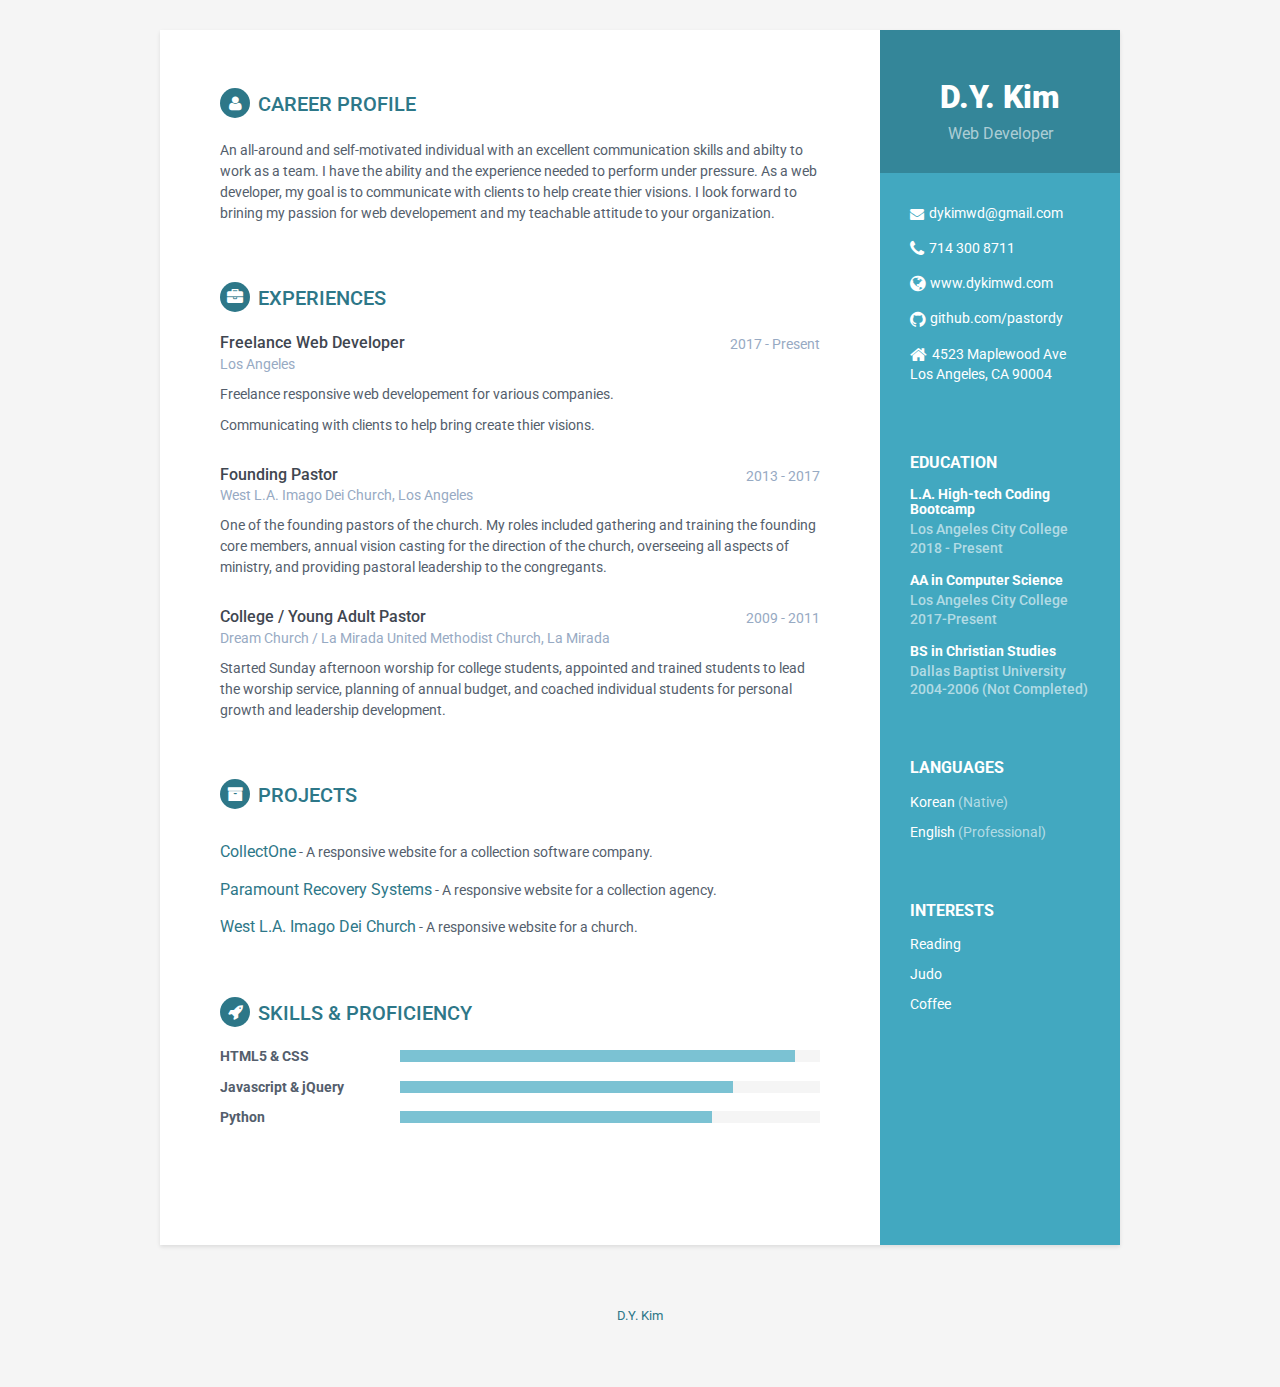
==== bootcamp/index.html @ 5fe8f4c7 "added resume and changed fonts" ====
<!DOCTYPE html>
<!--[if IE 8]> <html lang="en" class="ie8"> <![endif]-->
<!--[if IE 9]> <html lang="en" class="ie9"> <![endif]-->
<!--[if !IE]><!--> <html lang="en"> <!--<![endif]-->
<head>
    <title>D.Y. Kim</title>
    <!-- Meta -->
    <meta charset="utf-8">
    <meta http-equiv="X-UA-Compatible" content="IE=edge">
    <meta name="viewport" content="width=device-width, initial-scale=1.0">
    <meta name="description" content="Resume for D.Y. Kim">
    <meta name="author" content="D.Y. Kim">
    <link href='https://fonts.googleapis.com/css?family=Roboto:400,500,400italic,300italic,300,500italic,700,700italic,900,900italic' rel='stylesheet' type='text/css'>
    <!-- Global CSS -->
    <link rel="stylesheet" href="assets/plugins/bootstrap/css/bootstrap.min.css">
    <!-- Plugins CSS -->
    <link rel="stylesheet" href="assets/plugins/font-awesome/css/font-awesome.css">

    <!-- Theme CSS -->
    <link id="theme-style" rel="stylesheet" href="assets/css/styles.css">
    <!-- HTML5 shim and Respond.js for IE8 support of HTML5 elements and media queries -->
    <!--[if lt IE 9]>
      <script src="https://oss.maxcdn.com/html5shiv/3.7.2/html5shiv.min.js"></script>
      <script src="https://oss.maxcdn.com/respond/1.4.2/respond.min.js"></script>
    <![endif]-->
</head>

<body>
    <div class="wrapper">
        <div class="sidebar-wrapper">
            <div class="profile-container">
                <img class="profile" src="#" alt="" />
                <h1 class="name">D.Y. Kim</h1>
                <h3 class="tagline">Web Developer</h3>
            </div><!--//profile-container-->

            <div class="contact-container container-block">
                <ul class="list-unstyled contact-list">
                    <li class="email"><i class="fa fa-envelope"></i><a href="mailto: dykimwd@gmail.com">dykimwd@gmail.com</a></li>
                    <li class="phone"><i class="fa fa-phone"></i><a href="tel:714 300 8711">714 300 8711</a></li>
                    <li class="website"><i class="fa fa-globe"></i><a href="http://dykimwd.com" target="_blank">www.dykimwd.com</a></li>
                    <!-- <li class="linkedin"><i class="fa fa-linkedin"></i><a href="https://www.linkedin.com/in/d-y-kim-772b02b3/" target="_blank">linkedin.com/in/d-y-kim-772b02b3/</a></li> -->
                    <li class="github"><i class="fa fa-github"></i><a href="https://github.com/pastordy" target="_blank">github.com/pastordy</a></li>
                    <li class="twitter"><i class="fa fa-home"></i><a href="https://goo.gl/maps/3Q2A5fP2KVK2" target="_blank">4523 Maplewood Ave Los Angeles, CA 90004</a></li>
                </ul>
            </div><!--//contact-container-->
            <div class="education-container container-block">
                <h2 class="container-block-title">Education</h2>
                <div class="item">
                    <h4 class="degree">L.A. High-tech Coding Bootcamp</h4>
                    <h5 class="meta">Los Angeles City College</h5>
                    <div class="time">2018 - Present</div>
                </div><!--//item-->
                <div class="item">
                    <h4 class="degree">AA in Computer Science</h4>
                    <h5 class="meta">Los Angeles City College</h5>
                    <div class="time">2017-Present</div>
                </div><!--//item-->
                <div class="item">
                    <h4 class="degree">BS in Christian Studies</h4>
                    <h5 class="meta">Dallas Baptist University</h5>
                    <div class="time">2004-2006 (Not Completed)</div>
                </div><!--//item-->
            </div><!--//education-container-->

            <div class="languages-container container-block">
                <h2 class="container-block-title">Languages</h2>
                <ul class="list-unstyled interests-list">
                    <li>Korean <span class="lang-desc">(Native)</span></li>
                    <li>English <span class="lang-desc">(Professional)</span></li>
                </ul>
            </div><!--//interests-->

            <div class="interests-container container-block">
                <h2 class="container-block-title">Interests</h2>
                <ul class="list-unstyled interests-list">
                    <li>Reading</li>
                    <li>Judo</li>
                    <li>Coffee</li>
                </ul>
            </div><!--//interests-->

        </div><!--//sidebar-wrapper-->

        <div class="main-wrapper">

            <section class="section summary-section">
                <h2 class="section-title"><i class="fa fa-user"></i>Career Profile</h2>
                <div class="summary">
                    <p>An all-around and self-motivated individual with an excellent communication skills and abilty to work as a team.
                          I have the ability and the experience needed to perform under pressure. As a web developer, my goal is to
                          communicate with clients to help create thier visions. I look forward to brining my passion for web developement
                          and my teachable attitude to your organization.
                    </p>
                </div><!--//summary-->
            </section><!--//section-->

            <section class="section experiences-section">
                <h2 class="section-title"><i class="fa fa-briefcase"></i>Experiences</h2>

                <div class="item">
                    <div class="meta">
                        <div class="upper-row">
                            <h3 class="job-title">Freelance Web Developer</h3>
                            <div class="time">2017 - Present</div>
                        </div><!--//upper-row-->
                        <div class="company">Los Angeles</div>
                    </div><!--//meta-->
                    <div class="details">
                        <p>Freelance responsive web developement for various companies.</p>
                        <p>Communicating with clients to help bring create thier visions.</p>
                    </div><!--//details-->
                </div><!--//item-->

                <div class="item">
                    <div class="meta">
                        <div class="upper-row">
                            <h3 class="job-title">Founding Pastor</h3>
                            <div class="time">2013 - 2017</div>
                        </div><!--//upper-row-->
                        <div class="company">West L.A. Imago Dei Church, Los Angeles</div>
                    </div><!--//meta-->
                    <div class="details">
                        <p>One of the founding pastors of the church. My roles included gathering and training the founding core members,
                              annual vision casting for the direction of the church, overseeing all aspects of ministry, and providing pastoral leadership to the congregants.
                              </p>

                    </div><!--//details-->
                </div><!--//item-->

                <div class="item">
                    <div class="meta">
                        <div class="upper-row">
                            <h3 class="job-title">College / Young Adult Pastor</h3>
                            <div class="time">2009 - 2011</div>
                        </div><!--//upper-row-->
                        <div class="company">Dream Church / La Mirada United Methodist Church, La Mirada</div>
                    </div><!--//meta-->
                    <div class="details">
                        <p>Started Sunday afternoon worship for college students, appointed and trained students to lead the worship service, planning of annual budget, and
                        coached individual students for personal growth and leadership development. </p>
                    </div><!--//details-->
                </div><!--//item-->

            </section><!--//section-->

            <section class="section projects-section">
                <h2 class="section-title"><i class="fa fa-archive"></i>Projects</h2>
                <div class="intro">
                    <p></p>
                </div><!--//intro-->
                <div class="item">
                    <span class="project-title"><a href="http://collectone.com/" target="_blank">CollectOne</a></span> - <span class="project-tagline">A responsive website for a collection software company.</span>

                </div><!--//item-->
                <div class="item">
                    <span class="project-title"><a href="https://www.paramountrecovery.com/" target="_blank">Paramount Recovery Systems</a></span> -
                    <span class="project-tagline">A responsive website for a collection agency. </span>
                </div><!--//item-->
                <div class="item">
                    <span class="project-title"><a href="http://www.wlaidc.com" target="_blank">West L.A. Imago Dei Church</a></span> - <span class="project-tagline">A responsive website for a church.</span>
                </div><!--//item-->

            </section><!--//section-->

            <section class="skills-section section">
                <h2 class="section-title"><i class="fa fa-rocket"></i>Skills &amp; Proficiency</h2>
                <div class="skillset">
                    <div class="item">
                        <h3 class="level-title">HTML5 &amp; CSS</h3>
                        <div class="level-bar">
                            <div class="level-bar-inner" data-level="95%">
                            </div>
                        </div><!--//level-bar-->
                    </div><!--//item-->

                    <div class="item">
                        <h3 class="level-title">Javascript &amp; jQuery</h3>
                        <div class="level-bar">
                            <div class="level-bar-inner" data-level="80%">
                            </div>
                        </div><!--//level-bar-->
                    </div><!--//item-->

                    <div class="item">
                        <h3 class="level-title">Python</h3>
                        <div class="level-bar">
                            <div class="level-bar-inner" data-level="75%">
                            </div>
                        </div><!--//level-bar-->
                    </div><!--//item-->







                </div>
            </section><!--//skills-section-->

        </div><!--//main-body-->
    </div>

    <footer class="footer">
        <div class="text-center">
                <small class="copyright"><a href="http://dykimwd.com" target="_blank">D.Y. Kim</a> </small>
        </div><!--//container-->
    </footer><!--//footer-->

    <!-- Javascript -->
    <script type="text/javascript" src="assets/plugins/jquery-1.11.3.min.js"></script>
    <script type="text/javascript" src="assets/plugins/bootstrap/js/bootstrap.min.js"></script>
    <!-- custom js -->
    <script type="text/javascript" src="assets/js/main.js"></script>
</body>
</html>
---- bootcamp/assets/css/styles.css ----
/* styles.css */
/* ======= Base ======= */
body {
  font-family: 'Roboto', sans-serif;
  color: #545E6C;
  background: #f5f5f5;
  font-size: 14px;
  padding: 30px;
  -webkit-font-smoothing: antialiased;
  -moz-osx-font-smoothing: grayscale;
}
h1,
h2,
h3,
h4,
h5,
h6 {
  font-weight: 700;
}
a {
  color: #2d7788;
  -webkit-transition: all 0.4s ease-in-out;
  -moz-transition: all 0.4s ease-in-out;
  -ms-transition: all 0.4s ease-in-out;
  -o-transition: all 0.4s ease-in-out;
}
a:hover {
  text-decoration: underline;
  color: #1a454f;
}
a:focus {
  text-decoration: none;
}
p {
  line-height: 1.5;
}
.wrapper {
  background: #42A8C0;
  max-width: 960px;
  margin: 0 auto;
  position: relative;
  -webkit-box-shadow: 0px 2px 4px rgba(0, 0, 0, 0.1);
  -moz-box-shadow: 0px 2px 4px rgba(0, 0, 0, 0.1);
  box-shadow: 0px 2px 4px rgba(0, 0, 0, 0.1);
}
.sidebar-wrapper {
  background: #42A8C0;
  position: absolute;
  right: 0;
  width: 240px;
  height: 100%;
  min-height: 800px;
  color: #fff;
}
.sidebar-wrapper a {
  color: #fff;
}
.sidebar-wrapper .profile-container {
  padding: 30px;
  background: rgba(0, 0, 0, 0.2);
  text-align: center;
  color: #fff;
}
.sidebar-wrapper .name {
  font-size: 32px;
  font-weight: 900;
  margin-top: 0;
  margin-bottom: 10px;
}
.sidebar-wrapper .tagline {
  color: rgba(255, 255, 255, 0.6);
  font-size: 16px;
  font-weight: 400;
  margin-top: 0;
  margin-bottom: 0;
}
.sidebar-wrapper .profile {
  margin-bottom: 15px;
}
.sidebar-wrapper .contact-list .fa {
  margin-right: 5px;
  font-size: 18px;
  vertical-align: middle;
}
.sidebar-wrapper .contact-list li {
  margin-bottom: 15px;
}
.sidebar-wrapper .contact-list li:last-child {
  margin-bottom: 0;
}
.sidebar-wrapper .contact-list .email .fa {
  font-size: 14px;
}
.sidebar-wrapper .container-block {
  padding: 30px;
}
.sidebar-wrapper .container-block-title {
  text-transform: uppercase;
  font-size: 16px;
  font-weight: 700;
  margin-top: 0;
  margin-bottom: 15px;
}
.sidebar-wrapper .degree {
  font-size: 14px;
  margin-top: 0;
  margin-bottom: 5px;
}
.sidebar-wrapper .education-container .item {
  margin-bottom: 15px;
}
.sidebar-wrapper .education-container .item:last-child {
  margin-bottom: 0;
}
.sidebar-wrapper .education-container .meta {
  color: rgba(255, 255, 255, 0.6);
  font-weight: 500;
  margin-bottom: 0px;
  margin-top: 0;
}
.sidebar-wrapper .education-container .time {
  color: rgba(255, 255, 255, 0.6);
  font-weight: 500;
  margin-bottom: 0px;
}
.sidebar-wrapper .languages-container .lang-desc {
  color: rgba(255, 255, 255, 0.6);
}
.sidebar-wrapper .languages-list {
  margin-bottom: 0;
}
.sidebar-wrapper .languages-list li {
  margin-bottom: 10px;
}
.sidebar-wrapper .languages-list li:last-child {
  margin-bottom: 0;
}
.sidebar-wrapper .interests-list {
  margin-bottom: 0;
}
.sidebar-wrapper .interests-list li {
  margin-bottom: 10px;
}
.sidebar-wrapper .interests-list li:last-child {
  margin-bottom: 0;
}
.main-wrapper {
  background: #fff;
  padding: 60px;
  padding-right: 300px;
}
.main-wrapper .section-title {
  text-transform: uppercase;
  font-size: 20px;
  font-weight: 500;
  color: #2d7788;
  position: relative;
  margin-top: 0;
  margin-bottom: 20px;
}
.main-wrapper .section-title .fa {
  width: 30px;
  height: 30px;
  margin-right: 8px;
  display: inline-block;
  color: #fff;
  -webkit-border-radius: 50%;
  -moz-border-radius: 50%;
  -ms-border-radius: 50%;
  -o-border-radius: 50%;
  border-radius: 50%;
  -moz-background-clip: padding;
  -webkit-background-clip: padding-box;
  background-clip: padding-box;
  background: #2d7788;
  text-align: center;
  padding-top: 8px;
  font-size: 16px;
  position: relative;
  top: -2px;
}
.main-wrapper .section {
  margin-bottom: 60px;
}
.main-wrapper .experiences-section .item {
  margin-bottom: 30px;
}
.main-wrapper .upper-row {
  position: relative;
  overflow: hidden;
  margin-bottom: 2px;
}
.main-wrapper .job-title {
  color: #3F4650;
  font-size: 16px;
  margin-top: 0;
  margin-bottom: 0;
  font-weight: 500;
}
.main-wrapper .time {
  position: absolute;
  right: 0;
  top: 0;
  color: #97AAC3;
}
.main-wrapper .company {
  margin-bottom: 10px;
  color: #97AAC3;
}
.main-wrapper .project-title {
  font-size: 16px;
  font-weight: 400;
  margin-top: 0;
  margin-bottom: 5px;
}
.main-wrapper .projects-section .intro {
  margin-bottom: 30px;
}
.main-wrapper .projects-section .item {
  margin-bottom: 15px;
}
.skillset .item {
  margin-bottom: 15px;
  overflow: hidden;
}
.skillset .level-title {
  font-size: 14px;
  margin-top: 0;
  margin-bottom: 12px;
}
.skillset .level-bar {
  height: 12px;
  background: #f5f5f5;
}
.skillset .level-bar-inner {
  height: 12px;
  background: #7bc2d3;
}
.footer {
  padding: 30px;
  padding-top: 60px;
}
.footer .copyright {
  line-height: 1.6;
  color: #545E6C;
  font-size: 13px;
}
.footer .fa-heart {
  color: #fb866a;
}
/* Extra small devices (phones, less than 768px) */
@media (max-width: 767px) {
  .sidebar-wrapper {
    position: static;
    width: inherit;
  }
  .main-wrapper {
    padding: 30px;
  }
  .main-wrapper .time {
    position: static;
    display: block;
    margin-top: 5px;
  }
  .main-wrapper .upper-row {
    margin-bottom: 0;
  }
}
/* Small devices (tablets, 768px and up) */
/* Medium devices (desktops, 992px and up) */
@media (min-width: 992px) {
  .skillset .level-title {
    display: inline-block;
    float: left;
    width: 30%;
    margin-bottom: 0;
  }
  .skillset .level-bar {
    display: inline-block;
    width: 70%;
    float: left;
    position: relative;
    top: 1px;
  }
}
/* Large devices (large desktops, 1200px and up) */
/* Ex-Large devices (large desktops, 1200px and up) */
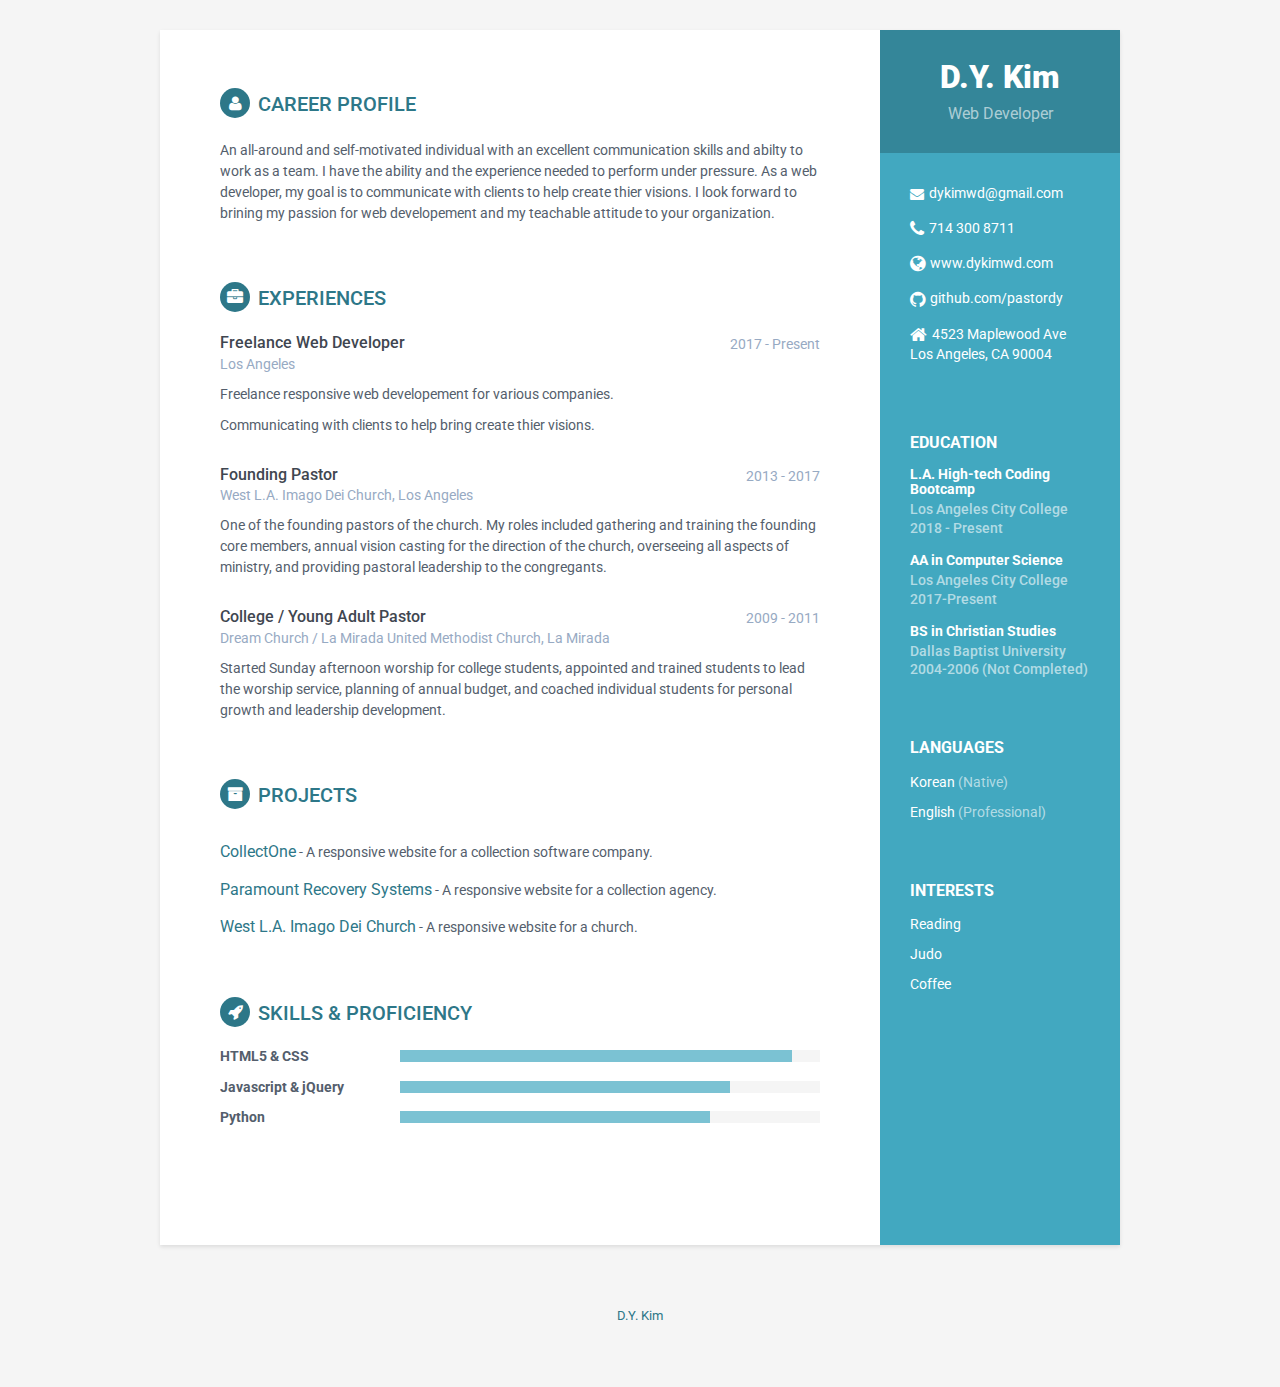
==== commit b62c0477: "scroll button erased" ====
--- a/bootcamp/index.html
+++ b/bootcamp/index.html
@@ -29,7 +29,7 @@
     <div class="wrapper">
         <div class="sidebar-wrapper">
             <div class="profile-container">
-                <img class="profile" src="#" alt="" />
+                <!-- <img class="profile" src="#" alt="" /> -->
                 <h1 class="name">D.Y. Kim</h1>
                 <h3 class="tagline">Web Developer</h3>
             </div><!--//profile-container-->
